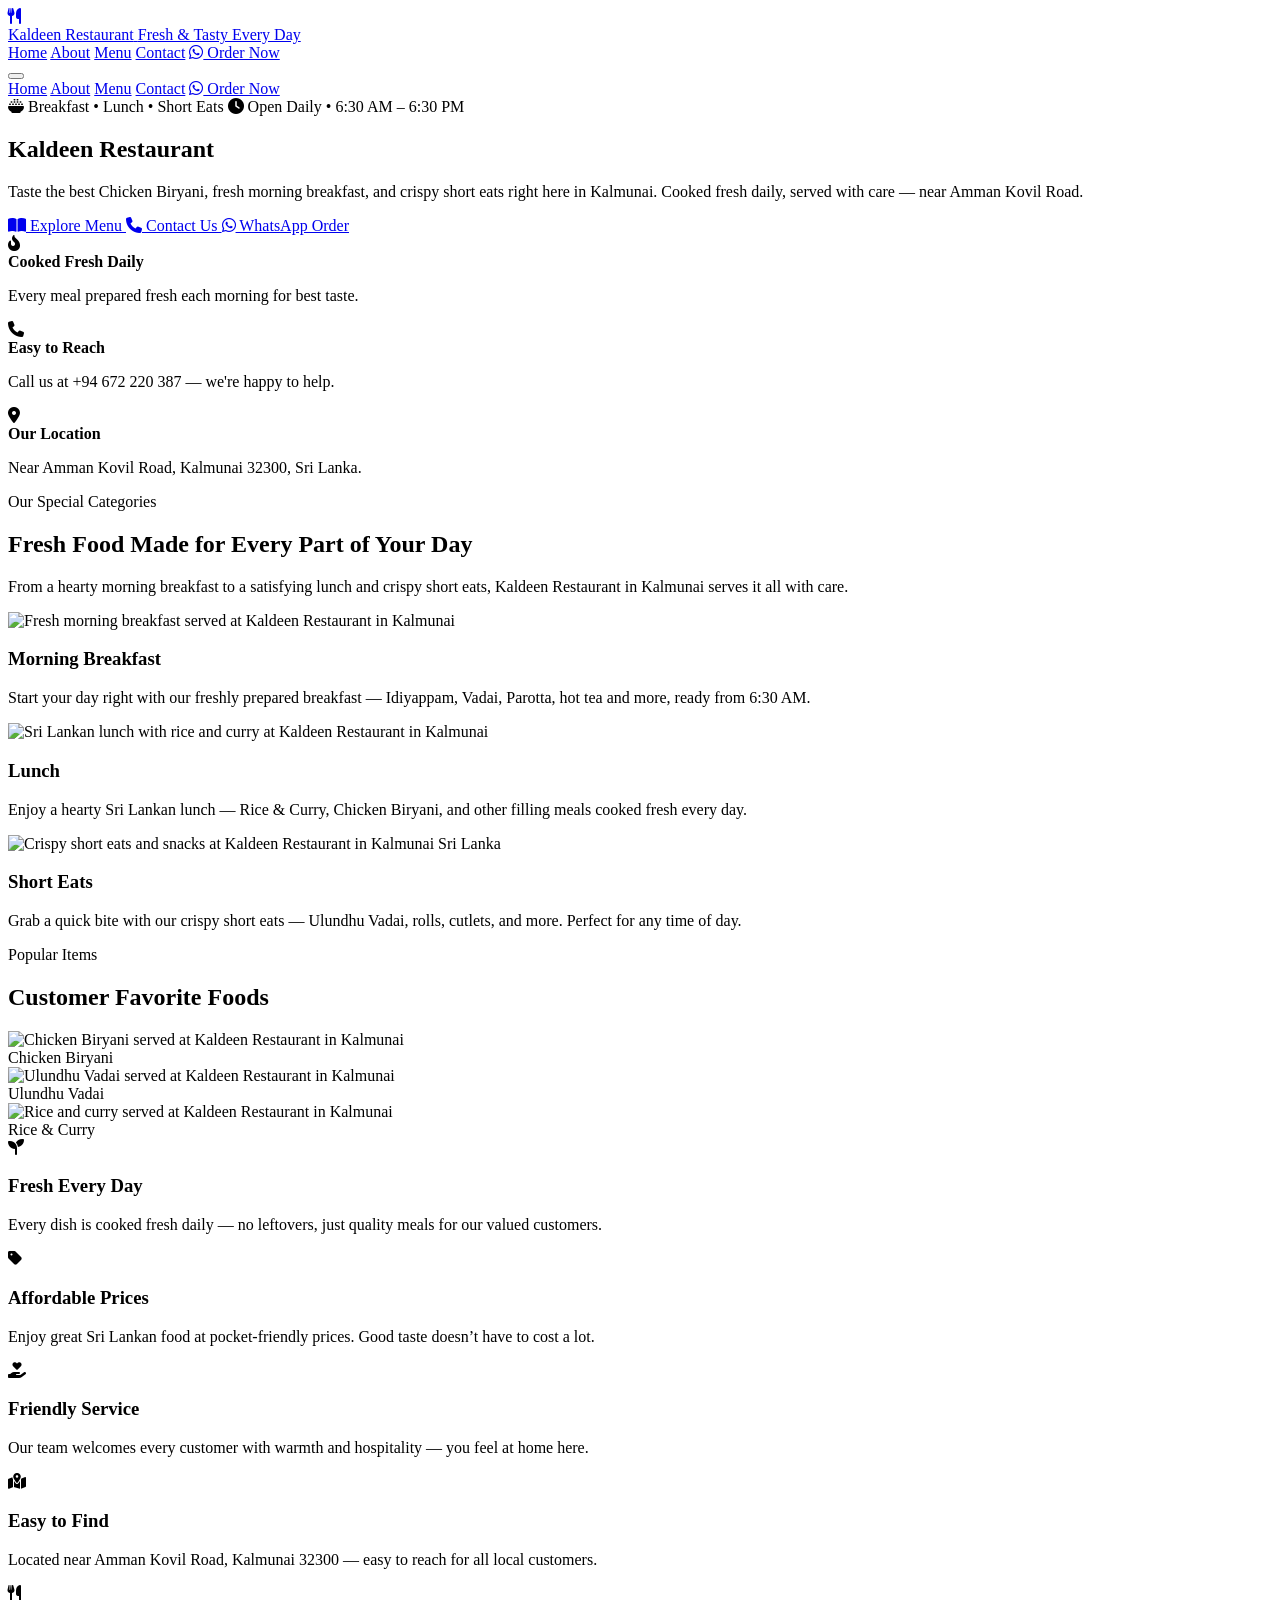
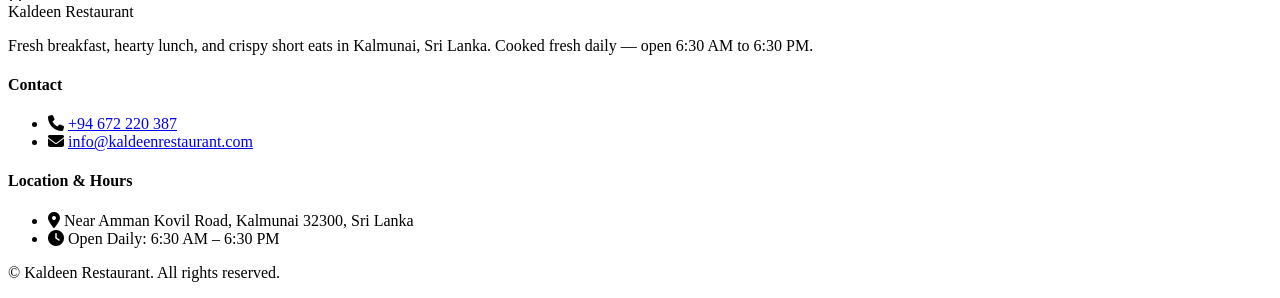
==== index.html @ c7e4e24f "Set up website" ====
<!DOCTYPE html>
<html lang="en">
<head>
  <meta charset="UTF-8" />
  <meta name="viewport" content="width=device-width, initial-scale=1.0" />

  <title>Kaldeen Restaurant | Breakfast, Lunch and Short Eats in Kalmunai</title>
  <meta
    name="description"
    content="Visit Kaldeen Restaurant in Kalmunai for fresh Sri Lankan food, friendly service, and a trusted local dining experience near Amman Kovil Road."
  />
  <meta
    name="keywords"
    content="Kaldeen Restaurant, restaurant Kalmunai, best restaurant Kalmunai, breakfast Kalmunai, lunch Kalmunai, short eats Kalmunai, Chicken Biryani Kalmunai, Ulundhu Vadai, Rice and Curry Kalmunai, Sri Lanka restaurant, Amman Kovil Road restaurant"
  />
  <meta name="author" content="Kaldeen Restaurant" />
  <meta name="robots" content="index, follow" />
  <link rel="canonical" href="https://kaldeenrestaurant.vercel.app/" />

  <meta property="og:type" content="restaurant" />
  <meta property="og:title" content="Kaldeen Restaurant – Best Breakfast, Lunch & Short Eats in Kalmunai" />
  <meta
    property="og:description"
    content="Enjoy fresh morning breakfast, hearty lunch, and crispy short eats every day at Kaldeen Restaurant, Kalmunai. Open 6:30 AM – 6:30 PM."
  />
  <meta property="og:url" content="https://kaldeenrestaurant.vercel.app/" />
  <meta property="og:image" content="assets/images/kaldeen-chicken-biryani-kalmunai.webp" />
  <meta property="og:locale" content="en_LK" />

  <meta name="twitter:card" content="summary_large_image" />
  <meta name="twitter:title" content="Kaldeen Restaurant – Best Food in Kalmunai, Sri Lanka" />
  <meta
    name="twitter:description"
    content="Fresh breakfast, lunch, short eats. Open daily 6:30 AM – 6:30 PM. Near Amman Kovil Road, Kalmunai."
  />

  <script type="application/ld+json">
  {
    "@context": "https://schema.org",
    "@type": "Restaurant",
    "name": "Kaldeen Restaurant",
    "image": "assets/images/kaldeen-chicken-biryani-kalmunai.webp",
    "description": "Kaldeen Restaurant in Kalmunai serves fresh morning breakfast, delicious lunch, and tasty short eats daily. Famous for Chicken Biryani, Ulundhu Vadai, and Rice & Curry.",
    "address": {
      "@type": "PostalAddress",
      "streetAddress": "Near Amman Kovil Road",
      "addressLocality": "Kalmunai",
      "postalCode": "32300",
      "addressRegion": "Eastern Province",
      "addressCountry": "LK"
    },
    "geo": {
      "@type": "GeoCoordinates",
      "latitude": "7.4148",
      "longitude": "81.8199"
    },
    "telephone": "+94672220387",
    "openingHours": "Mo-Su 06:30-18:30",
    "servesCuisine": ["Sri Lankan", "South Asian", "Breakfast", "Lunch"],
    "priceRange": "$$",
    "url": "https://kaldeenrestaurant.vercel.app",
    "hasMap": "https://maps.google.com/?q=Kalmunai+32300+Sri+Lanka"
  }
  </script>

  <link rel="icon" type="image/png" href="assets/images/favicon.png" />
  <link rel="preconnect" href="https://fonts.googleapis.com" />
  <link rel="preconnect" href="https://fonts.gstatic.com" crossorigin />
  <link
    href="https://fonts.googleapis.com/css2?family=Playfair+Display:wght@700;800&family=DM+Sans:wght@300;400;500;600;700&display=swap"
    rel="stylesheet"
  />

  <link
    rel="stylesheet"
    href="https://cdnjs.cloudflare.com/ajax/libs/font-awesome/6.5.0/css/all.min.css"
  />
  <link rel="stylesheet" href="assets/css/style.css" />
</head>

<body class="home-page">
  <header class="navbar" id="navbar" role="banner">
    <div class="nav-container">
      <a href="index.html" class="nav-brand" aria-label="Kaldeen Restaurant Home">
        <div class="nav-logo" aria-hidden="true">
          <i class="fa-solid fa-utensils"></i>
        </div>
        <div class="nav-brand-text">
          <span class="brand-name">Kaldeen Restaurant</span>
          <span class="brand-tagline">Fresh &amp; Tasty Every Day</span>
        </div>
      </a>

      <nav class="nav-links" role="navigation" aria-label="Main Navigation">
        <a href="index.html" class="nav-link active">Home</a>
        <a href="about.html" class="nav-link">About</a>
        <a href="menu.html" class="nav-link">Menu</a>
        <a href="contact.html" class="nav-link">Contact</a>
        <a
          href="https://wa.me/+94757181903"
          class="nav-cta"
          target="_blank"
          rel="noopener"
          aria-label="Order on WhatsApp"
        >
          <i class="fa-brands fa-whatsapp"></i> Order Now
        </a>
      </nav>

      <button
        class="hamburger"
        id="hamburger"
        aria-label="Toggle Menu"
        aria-expanded="false"
        aria-controls="mobileMenu"
        type="button"
      >
        <span></span><span></span><span></span>
      </button>
    </div>

    <div class="mobile-menu" id="mobileMenu" role="navigation" aria-label="Mobile Navigation">
      <a href="index.html" class="mobile-link active">Home</a>
      <a href="about.html" class="mobile-link">About</a>
      <a href="menu.html" class="mobile-link">Menu</a>
      <a href="contact.html" class="mobile-link">Contact</a>
      <a
        href="https://wa.me/+94757181903"
        class="mobile-link whatsapp-mobile"
        target="_blank"
        rel="noopener"
        aria-label="Order on WhatsApp"
      >
        <i class="fa-brands fa-whatsapp"></i> Order Now
      </a>
    </div>
  </header>

  <main>
    <!-- Hero -->
    <section class="hero hero-home" aria-label="Welcome to Kaldeen Restaurant">
      <div class="hero-deco" aria-hidden="true">
        <div class="deco-circle deco-1"></div>
        <div class="deco-circle deco-2"></div>
      </div>

      <div class="hero-container">
        <div class="hero-home-layout">
          <div class="hero-content">
            <div class="hero-badges" data-animate>
              <span class="badge">
                <i class="fa-solid fa-bowl-rice"></i> Breakfast • Lunch • Short Eats
              </span>
              <span class="badge">
                <i class="fa-solid fa-clock"></i> Open Daily • 6:30 AM – 6:30 PM
              </span>
            </div>

            <h1 class="hero-title" data-animate data-delay="100">
              <span class="hero-title-line">Kaldeen</span>
              <span class="hero-title-accent">Restaurant</span>
            </h1>

            <p class="hero-desc" data-animate data-delay="200">
              Taste the best Chicken Biryani, fresh morning breakfast, and crispy short eats right here in Kalmunai.
              Cooked fresh daily, served with care — near Amman Kovil Road.
            </p>

            <div class="hero-buttons" data-animate data-delay="300">
              <a href="menu.html" class="btn btn-outline">
                <i class="fa-solid fa-book-open"></i> Explore Menu
              </a>
              <a href="contact.html" class="btn btn-ghost">
                <i class="fa-solid fa-phone"></i> Contact Us
              </a>
              <a
                href="https://wa.me/+94757181903"
                class="btn btn-whatsapp"
                target="_blank"
                rel="noopener"
              >
                <i class="fa-brands fa-whatsapp"></i> WhatsApp Order
              </a>
            </div>

            <div class="hero-features hero-features-home" data-animate data-delay="400">
              <div class="feature-card">
                <i class="fa-solid fa-fire-flame-curved feature-icon"></i>
                <div>
                  <strong>Cooked Fresh Daily</strong>
                  <p>Every meal prepared fresh each morning for best taste.</p>
                </div>
              </div>

              <div class="feature-card">
                <i class="fa-solid fa-phone feature-icon"></i>
                <div>
                  <strong>Easy to Reach</strong>
                  <p>Call us at +94 672 220 387 — we're happy to help.</p>
                </div>
              </div>

              <div class="feature-card">
                <i class="fa-solid fa-location-dot feature-icon"></i>
                <div>
                  <strong>Our Location</strong>
                  <p>Near Amman Kovil Road, Kalmunai 32300, Sri Lanka.</p>
                </div>
              </div>
            </div>
          </div>

          <div class="hero-right-spacer" aria-hidden="true"></div>
        </div>
      </div>
    </section>

    <!-- Categories -->
    <section class="section categories" aria-label="Our Special Categories">
      <div class="container">
        <div class="section-header" data-animate>
          <span class="section-label">Our Special Categories</span>
          <h2 class="section-title">Fresh Food Made for Every Part of Your Day</h2>
          <p class="section-desc">
            From a hearty morning breakfast to a satisfying lunch and crispy short eats,
            Kaldeen Restaurant in Kalmunai serves it all with care.
          </p>
        </div>

        <div class="cards-grid" role="list">
          <article class="food-card" data-animate data-delay="0" role="listitem">
            <div class="food-card-img-wrap">
              <img
                src="assets/images/kaldeen-morning-breakfast-kalmunai.webp"
                alt="Fresh morning breakfast served at Kaldeen Restaurant in Kalmunai"
                class="food-card-img"
                loading="lazy"
                decoding="async"
                width="900"
                height="620"
              />
            </div>
            <div class="food-card-body">
              <h3 class="food-card-title">Morning Breakfast</h3>
              <p class="food-card-desc">
                Start your day right with our freshly prepared breakfast — Idiyappam, Vadai, Parotta,
                hot tea and more, ready from 6:30 AM.
              </p>
            </div>
          </article>

          <article class="food-card" data-animate data-delay="100" role="listitem">
            <div class="food-card-img-wrap">
              <img
                src="assets/images/kaldeen-lunch-rice-curry-kalmunai.webp"
                alt="Sri Lankan lunch with rice and curry at Kaldeen Restaurant in Kalmunai"
                class="food-card-img"
                loading="lazy"
                decoding="async"
                width="900"
                height="620"
              />
            </div>
            <div class="food-card-body">
              <h3 class="food-card-title">Lunch</h3>
              <p class="food-card-desc">
                Enjoy a hearty Sri Lankan lunch — Rice &amp; Curry, Chicken Biryani, and other filling meals
                cooked fresh every day.
              </p>
            </div>
          </article>

          <article class="food-card" data-animate data-delay="200" role="listitem">
            <div class="food-card-img-wrap">
              <img
                src="assets/images/kaldeen-short-eats-kalmunai.webp"
                alt="Crispy short eats and snacks at Kaldeen Restaurant in Kalmunai Sri Lanka"
                class="food-card-img"
                loading="lazy"
                decoding="async"
                width="900"
                height="620"
              />
            </div>
            <div class="food-card-body">
              <h3 class="food-card-title">Short Eats</h3>
              <p class="food-card-desc">
                Grab a quick bite with our crispy short eats — Ulundhu Vadai, rolls, cutlets, and more.
                Perfect for any time of day.
              </p>
            </div>
          </article>
        </div>
      </div>
    </section>

    <!-- Popular -->
    <section class="section popular" aria-label="Popular Items">
      <div class="container">
        <div class="section-header" data-animate>
          <span class="section-label">Popular Items</span>
          <h2 class="section-title">Customer Favorite Foods</h2>
        </div>

        <div class="popular-grid" role="list">
          <article class="popular-card" data-animate data-delay="0" role="listitem">
            <div class="popular-img-wrap">
              <img
                src="assets/images/kaldeen-chicken-biryani-kalmunai.webp"
                alt="Chicken Biryani served at Kaldeen Restaurant in Kalmunai"
                class="popular-img"
                loading="lazy"
                decoding="async"
                width="900"
                height="620"
              />
            </div>
            <div class="popular-label">Chicken Biryani</div>
          </article>

          <article class="popular-card featured" data-animate data-delay="100" role="listitem">
            <div class="popular-img-wrap">
              <img
                src="assets/images/kaldeen-ulundhu-vadai-kalmunai.webp"
                alt="Ulundhu Vadai served at Kaldeen Restaurant in Kalmunai"
                class="popular-img"
                loading="lazy"
                decoding="async"
                width="900"
                height="620"
              />
            </div>
            <div class="popular-label">Ulundhu Vadai</div>
          </article>

          <article class="popular-card" data-animate data-delay="200" role="listitem">
            <div class="popular-img-wrap">
              <img
                src="assets/images/kaldeen-rice-and-curry-kalmunai.webp"
                alt="Rice and curry served at Kaldeen Restaurant in Kalmunai"
                class="popular-img"
                loading="lazy"
                decoding="async"
                width="900"
                height="620"
              />
            </div>
            <div class="popular-label">Rice &amp; Curry</div>
          </article>
        </div>
      </div>
    </section>

    <!-- Why Us -->
    <section class="section why-us" aria-label="Why Choose Kaldeen Restaurant">
      <div class="container">
        <div class="why-grid" role="list">
          <article class="why-card" data-animate data-delay="0" role="listitem">
            <div class="why-icon"><i class="fa-solid fa-seedling"></i></div>
            <h3>Fresh Every Day</h3>
            <p>Every dish is cooked fresh daily — no leftovers, just quality meals for our valued customers.</p>
          </article>

          <article class="why-card" data-animate data-delay="100" role="listitem">
            <div class="why-icon"><i class="fa-solid fa-tag"></i></div>
            <h3>Affordable Prices</h3>
            <p>Enjoy great Sri Lankan food at pocket-friendly prices. Good taste doesn’t have to cost a lot.</p>
          </article>

          <article class="why-card" data-animate data-delay="200" role="listitem">
            <div class="why-icon"><i class="fa-solid fa-hand-holding-heart"></i></div>
            <h3>Friendly Service</h3>
            <p>Our team welcomes every customer with warmth and hospitality — you feel at home here.</p>
          </article>

          <article class="why-card" data-animate data-delay="300" role="listitem">
            <div class="why-icon"><i class="fa-solid fa-map-location-dot"></i></div>
            <h3>Easy to Find</h3>
            <p>Located near Amman Kovil Road, Kalmunai 32300 — easy to reach for all local customers.</p>
          </article>
        </div>
      </div>
    </section>
  </main>

  <footer class="footer" role="contentinfo">
    <div class="container">
      <div class="footer-grid">
        <div class="footer-col">
          <div class="footer-brand">
            <div class="footer-logo"><i class="fa-solid fa-utensils"></i></div>
            <span>Kaldeen Restaurant</span>
          </div>
          <p class="footer-about">
            Fresh breakfast, hearty lunch, and crispy short eats in Kalmunai, Sri Lanka.
            Cooked fresh daily — open 6:30 AM to 6:30 PM.
          </p>
        </div>

        <div class="footer-col">
          <h4 class="footer-heading">Contact</h4>
          <ul class="footer-list">
            <li><i class="fa-solid fa-phone"></i> <a href="tel:+94672220387">+94 672 220 387</a></li>
            <li><i class="fa-solid fa-envelope"></i> <a href="mailto:info@kaldeenrestaurant.com">info@kaldeenrestaurant.com</a></li>
          </ul>
        </div>

        <div class="footer-col">
          <h4 class="footer-heading">Location &amp; Hours</h4>
          <ul class="footer-list">
            <li><i class="fa-solid fa-location-dot"></i> Near Amman Kovil Road, Kalmunai 32300, Sri Lanka</li>
            <li><i class="fa-solid fa-clock"></i> Open Daily: 6:30 AM – 6:30 PM</li>
          </ul>
        </div>
      </div>

      <div class="footer-bottom">
        <p>© <span id="year"></span> Kaldeen Restaurant. All rights reserved.</p>
      </div>
    </div>
  </footer>

  <script src="assets/js/main.js"></script>
</body>
</html>
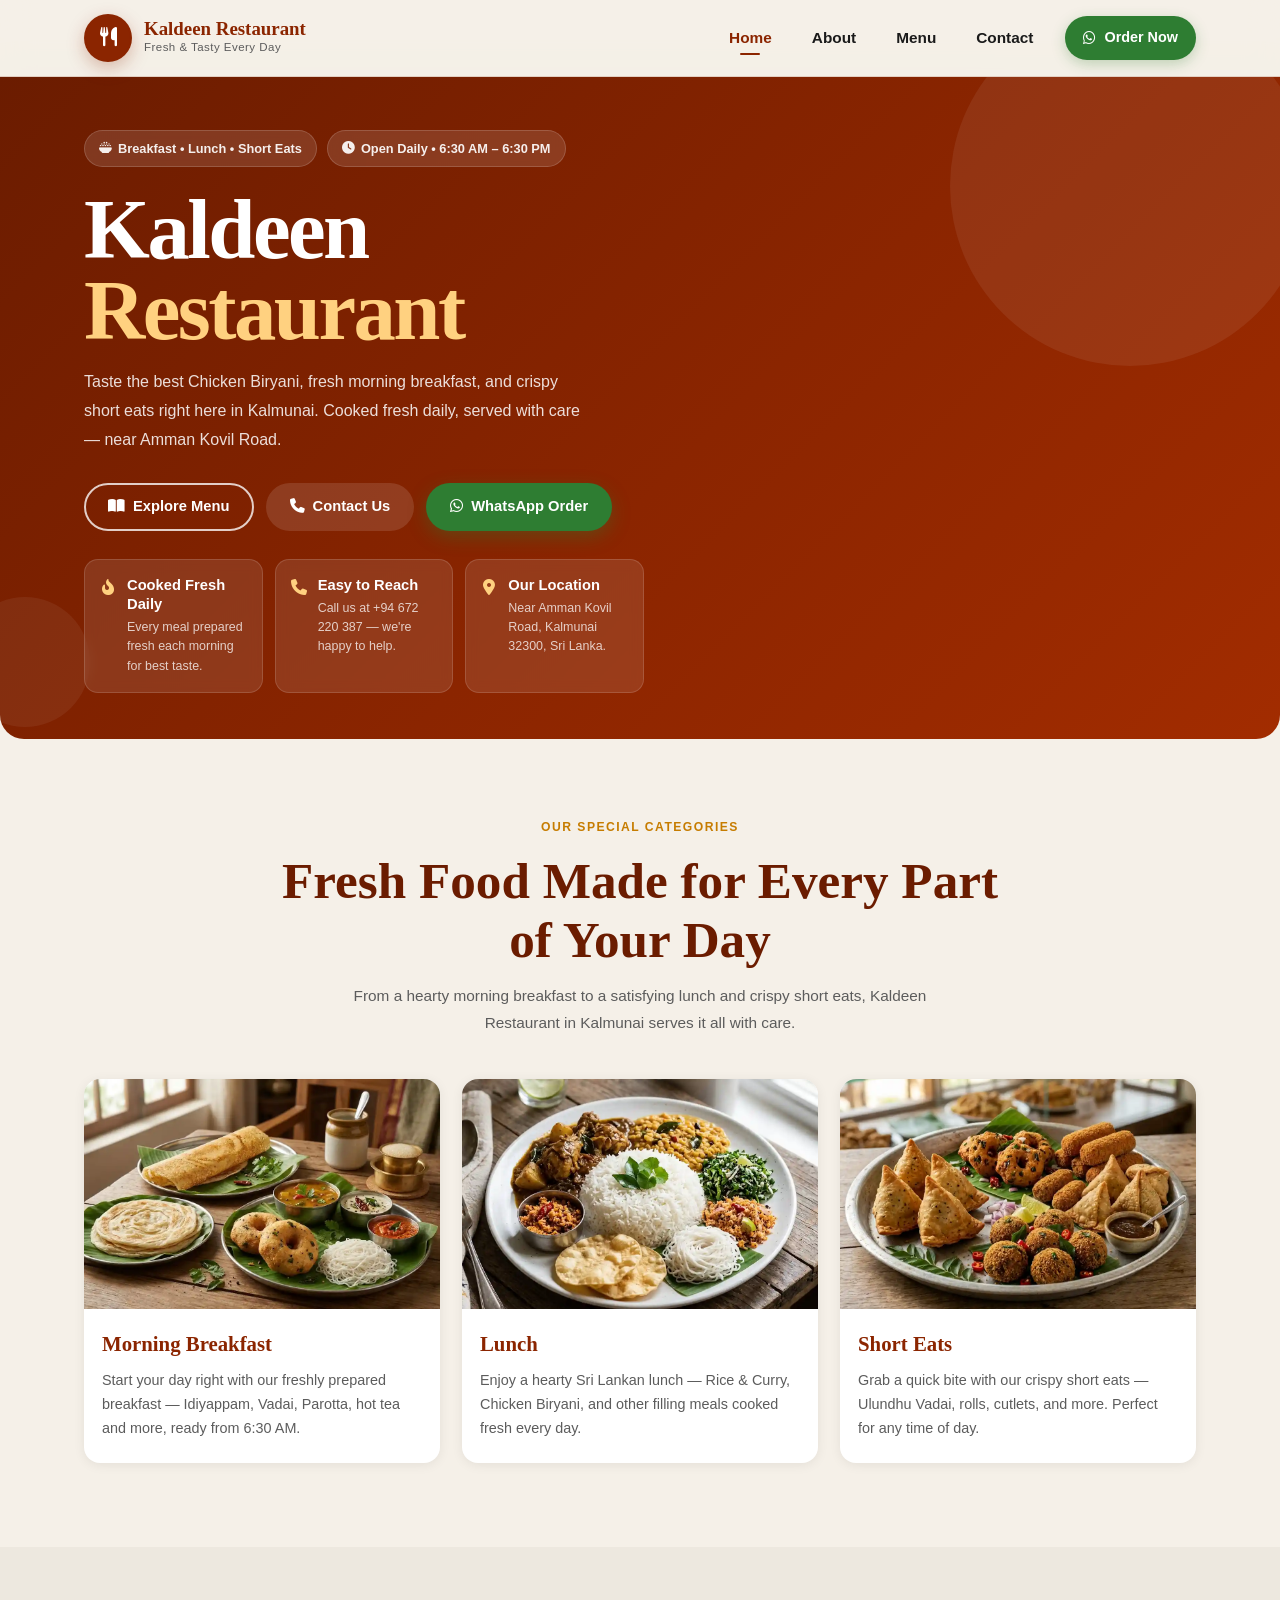
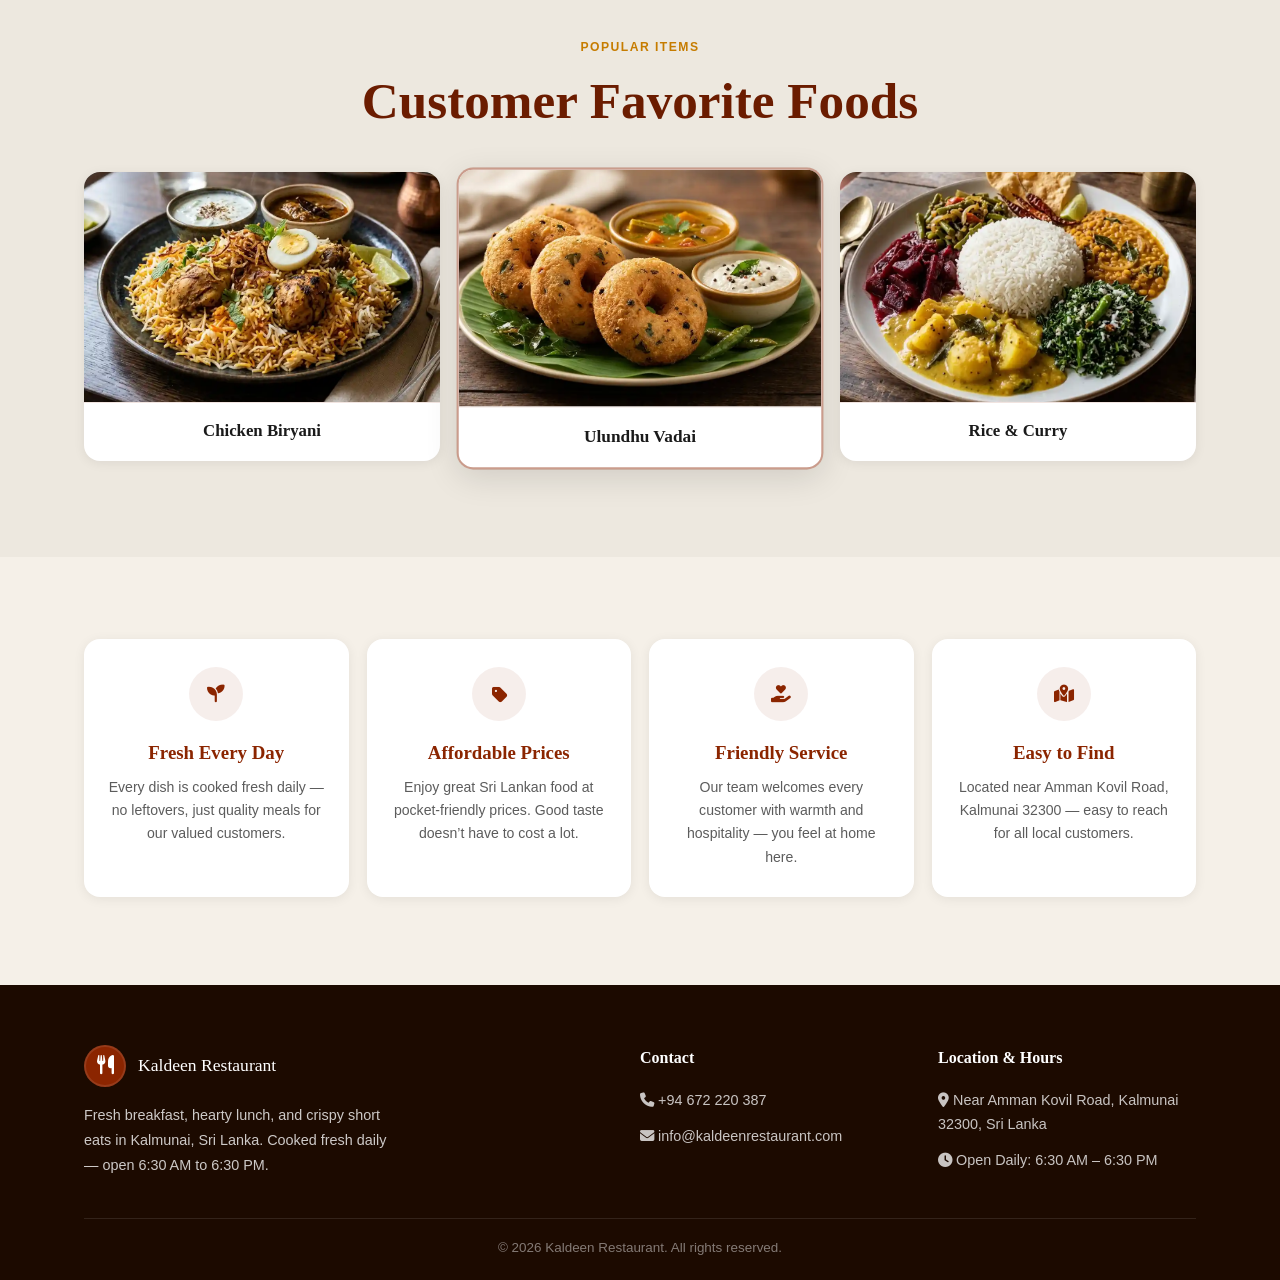
==== commit 29efde23: "Update Contact info" ====
--- a/index.html
+++ b/index.html
@@ -97,7 +97,7 @@
         <a href="menu.html" class="nav-link">Menu</a>
         <a href="contact.html" class="nav-link">Contact</a>
         <a
-          href="https://wa.me/+94757181903"
+          href="https://wa.me/+94672220387"
           class="nav-cta"
           target="_blank"
           rel="noopener"
@@ -125,7 +125,7 @@
       <a href="menu.html" class="mobile-link">Menu</a>
       <a href="contact.html" class="mobile-link">Contact</a>
       <a
-        href="https://wa.me/+94757181903"
+        href="https://wa.me/+94672220387"
         class="mobile-link whatsapp-mobile"
         target="_blank"
         rel="noopener"
@@ -174,7 +174,7 @@
                 <i class="fa-solid fa-phone"></i> Contact Us
               </a>
               <a
-                href="https://wa.me/+94757181903"
+                href="https://wa.me/+94672220387"
                 class="btn btn-whatsapp"
                 target="_blank"
                 rel="noopener"
--- a/assets/css/style.css
+++ b/assets/css/style.css
@@ -0,0 +1,2582 @@
+:root {
+  --primary: #8b2500;
+  --primary-dark: #6b1c00;
+  --primary-light: #a93200;
+  --accent: #2e7d32;
+  --accent-hover: #1b5e20;
+  --bg: #f5f0e8;
+  --bg-alt: #ede8df;
+  --white: #ffffff;
+  --text: #1a1a1a;
+  --text-muted: #5c5c5c;
+  --border: rgba(139, 37, 0, 0.12);
+  --shadow-sm: 0 2px 12px rgba(0, 0, 0, 0.07);
+  --shadow-md: 0 8px 32px rgba(0, 0, 0, 0.12);
+  --shadow-lg: 0 20px 60px rgba(0, 0, 0, 0.16);
+  --radius-sm: 10px;
+  --radius-md: 16px;
+  --radius-lg: 24px;
+  --font-display: "Playfair Display", Georgia, serif;
+  --font-body: "DM Sans", sans-serif;
+  --transition: 0.3s ease;
+  --nav-h: 76px;
+}
+
+/* Reset */
+*,
+*::before,
+*::after {
+  box-sizing: border-box;
+  margin: 0;
+  padding: 0;
+}
+
+html {
+  scroll-behavior: smooth;
+  font-size: 16px;
+}
+
+body {
+  font-family: var(--font-body);
+  background: var(--bg);
+  color: var(--text);
+  line-height: 1.65;
+  overflow-x: hidden;
+}
+
+img {
+  max-width: 100%;
+  display: block;
+  height: auto;
+}
+
+a {
+  text-decoration: none;
+  color: inherit;
+}
+
+button,
+input,
+textarea {
+  font: inherit;
+}
+
+ul {
+  list-style: none;
+}
+
+.container {
+  max-width: 1160px;
+  margin: 0 auto;
+  padding: 0 24px;
+}
+
+.section {
+  padding: 90px 0;
+}
+
+.skip-link {
+  position: absolute;
+  left: -9999px;
+  top: 10px;
+  z-index: 2000;
+  background: #fff;
+  color: #000;
+  padding: 10px 14px;
+  border-radius: 8px;
+}
+
+.skip-link:focus {
+  left: 10px;
+}
+
+/* Animation base */
+[data-animate] {
+  opacity: 0;
+  transform: translateY(30px);
+  transition: opacity 0.7s ease, transform 0.7s ease;
+}
+
+[data-animate].visible {
+  opacity: 1;
+  transform: translateY(0);
+}
+
+/* Navbar */
+.navbar {
+  position: fixed;
+  top: 0;
+  left: 0;
+  width: 100%;
+  z-index: 1000;
+  background: rgba(245, 240, 232, 0.92);
+  backdrop-filter: blur(16px);
+  -webkit-backdrop-filter: blur(16px);
+  border-bottom: 1px solid var(--border);
+  transition: box-shadow var(--transition), background var(--transition), transform var(--transition);
+}
+
+.navbar.scrolled {
+  box-shadow: var(--shadow-md);
+  background: rgba(245, 240, 232, 0.98);
+}
+
+.nav-container {
+  max-width: 1160px;
+  margin: 0 auto;
+  padding: 0 24px;
+  min-height: var(--nav-h);
+  display: flex;
+  align-items: center;
+  justify-content: space-between;
+}
+
+.nav-brand {
+  display: flex;
+  align-items: center;
+  gap: 12px;
+}
+
+.nav-logo {
+  width: 48px;
+  height: 48px;
+  object-fit: cover;
+  border-radius: 50%;
+  flex-shrink: 0;
+  background: #fff;
+  border: 2px solid rgba(139, 37, 0, 0.15);
+  box-shadow: 0 4px 12px rgba(139, 37, 0, 0.18);
+  transition: transform var(--transition);
+}
+
+.nav-brand:hover .nav-logo {
+  transform: rotate(-8deg) scale(1.06);
+}
+
+.brand-name {
+  font-family: var(--font-display);
+  font-size: 1.18rem;
+  font-weight: 700;
+  color: var(--primary);
+  display: block;
+  line-height: 1.05;
+}
+
+.brand-tagline {
+  font-size: 0.72rem;
+  color: var(--text-muted);
+  display: block;
+  letter-spacing: 0.04em;
+}
+
+.nav-links {
+  display: flex;
+  align-items: center;
+  gap: 8px;
+}
+
+.nav-link {
+  padding: 8px 16px;
+  border-radius: 8px;
+  font-weight: 600;
+  font-size: 0.96rem;
+  color: var(--text);
+  transition: background var(--transition), color var(--transition);
+  position: relative;
+}
+
+.nav-link::after {
+  content: "";
+  position: absolute;
+  left: 50%;
+  bottom: 4px;
+  transform: translateX(-50%) scaleX(0);
+  width: 20px;
+  height: 2px;
+  background: var(--primary);
+  border-radius: 2px;
+  transition: transform var(--transition);
+}
+
+.nav-link:hover::after,
+.nav-link.active::after {
+  transform: translateX(-50%) scaleX(1);
+}
+
+.nav-link:hover,
+.nav-link.active {
+  color: var(--primary);
+}
+
+.nav-cta {
+  display: inline-flex;
+  align-items: center;
+  gap: 8px;
+  padding: 10px 18px;
+  background: var(--accent);
+  color: var(--white);
+  border-radius: 999px;
+  font-weight: 700;
+  font-size: 0.9rem;
+  margin-left: 8px;
+  box-shadow: 0 4px 14px rgba(46, 125, 50, 0.28);
+  transition: background var(--transition), transform var(--transition), box-shadow var(--transition);
+}
+
+.nav-cta:hover {
+  background: var(--accent-hover);
+  transform: translateY(-2px);
+  box-shadow: 0 8px 20px rgba(46, 125, 50, 0.34);
+}
+
+.hamburger {
+  display: none;
+  flex-direction: column;
+  gap: 5px;
+  background: transparent;
+  border: none;
+  cursor: pointer;
+  padding: 8px;
+  border-radius: 10px;
+  transition: background var(--transition);
+}
+
+.hamburger:hover {
+  background: rgba(139, 37, 0, 0.07);
+}
+
+.hamburger span {
+  display: block;
+  width: 24px;
+  height: 2.5px;
+  background: var(--text);
+  border-radius: 2px;
+  transition: transform 0.35s ease, opacity 0.35s ease;
+}
+
+.hamburger.open span:nth-child(1) {
+  transform: translateY(7.5px) rotate(45deg);
+}
+
+.hamburger.open span:nth-child(2) {
+  opacity: 0;
+  transform: scaleX(0);
+}
+
+.hamburger.open span:nth-child(3) {
+  transform: translateY(-7.5px) rotate(-45deg);
+}
+
+.mobile-menu {
+  display: none;
+  flex-direction: column;
+  background: var(--white);
+  border-top: 1px solid var(--border);
+  padding: 14px 20px 20px;
+  gap: 6px;
+  box-shadow: var(--shadow-md);
+}
+
+.mobile-menu.open {
+  display: flex;
+}
+
+.mobile-link {
+  padding: 12px 14px;
+  font-weight: 600;
+  border-radius: 10px;
+  transition: background var(--transition), color var(--transition), transform var(--transition);
+}
+
+.mobile-link:hover,
+.mobile-link.active {
+  background: rgba(139, 37, 0, 0.07);
+  color: var(--primary);
+  transform: translateX(3px);
+}
+
+.whatsapp-mobile {
+  background: var(--accent) !important;
+  color: var(--white) !important;
+  text-align: center;
+  margin-top: 6px;
+}
+
+/* Hero */
+.hero {
+  background: linear-gradient(135deg, var(--primary-dark) 0%, var(--primary) 45%, var(--primary-light) 100%);
+  margin-top: var(--nav-h);
+  border-radius: 0 0 var(--radius-lg) var(--radius-lg);
+  position: relative;
+  overflow: hidden;
+  padding: 76px 0 82px;
+}
+
+.hero-container {
+  max-width: 1160px;
+  margin: 0 auto;
+  padding: 0 24px;
+  position: relative;
+  z-index: 2;
+}
+
+.hero-deco {
+  position: absolute;
+  inset: 0;
+  pointer-events: none;
+}
+
+.deco-circle {
+  position: absolute;
+  border-radius: 50%;
+  background: rgba(255, 255, 255, 0.07);
+  will-change: transform;
+}
+
+.deco-1 {
+  width: 380px;
+  height: 380px;
+  top: -110px;
+  right: -70px;
+}
+
+.deco-2 {
+  width: 220px;
+  height: 220px;
+  bottom: -70px;
+  left: -40px;
+  background: rgba(255, 255, 255, 0.05);
+}
+
+.deco-3 {
+  width: 130px;
+  height: 130px;
+  right: 140px;
+  top: 40px;
+  background: rgba(255, 255, 255, 0.05);
+}
+
+.hero-content {
+  max-width: 700px;
+}
+
+.hero-badges {
+  display: flex;
+  flex-wrap: wrap;
+  gap: 10px;
+  margin-bottom: 22px;
+}
+
+.badge {
+  display: inline-flex;
+  align-items: center;
+  padding: 7px 14px;
+  background: rgba(255, 255, 255, 0.14);
+  border: 1px solid rgba(255, 255, 255, 0.18);
+  border-radius: 999px;
+  color: rgba(255, 255, 255, 0.92);
+  font-size: 0.82rem;
+  font-weight: 600;
+  backdrop-filter: blur(4px);
+}
+
+.hero-kicker {
+  color: rgba(255, 255, 255, 0.88);
+  font-size: 0.98rem;
+  font-weight: 700;
+  margin-bottom: 12px;
+  letter-spacing: 0.03em;
+}
+
+.hero-title {
+  font-family: var(--font-display);
+  font-size: clamp(2.8rem, 6vw, 4.5rem);
+  line-height: 1.06;
+  color: var(--white);
+  margin-bottom: 20px;
+  letter-spacing: -0.02em;
+}
+
+.hero-title-accent {
+  color: #ffd180;
+  display: inline-block;
+}
+
+.hero-desc {
+  color: rgba(255, 255, 255, 0.83);
+  font-size: 1.08rem;
+  line-height: 1.8;
+  max-width: 600px;
+  margin-bottom: 34px;
+}
+
+.hero-buttons {
+  display: flex;
+  flex-wrap: wrap;
+  gap: 12px;
+  margin-bottom: 42px;
+}
+
+.btn {
+  display: inline-flex;
+  align-items: center;
+  justify-content: center;
+  padding: 13px 26px;
+  border-radius: 999px;
+  font-weight: 700;
+  font-size: 0.95rem;
+  transition: transform var(--transition), background var(--transition), color var(--transition), border-color var(--transition), box-shadow var(--transition);
+  cursor: pointer;
+  white-space: nowrap;
+}
+
+.btn:hover {
+  transform: translateY(-2px);
+}
+
+.btn-outline {
+  background: var(--white);
+  color: var(--primary);
+  border: 2px solid var(--white);
+}
+
+.btn-outline:hover {
+  background: #fff2e9;
+}
+
+.btn-ghost {
+  background: rgba(255, 255, 255, 0.12);
+  color: var(--white);
+  border: 2px solid rgba(255, 255, 255, 0.4);
+}
+
+.btn-ghost:hover {
+  background: rgba(255, 255, 255, 0.2);
+}
+
+.btn-whatsapp {
+  background: var(--accent);
+  color: var(--white);
+  border: 2px solid transparent;
+  box-shadow: 0 4px 16px rgba(46, 125, 50, 0.38);
+}
+
+.btn-whatsapp:hover {
+  background: var(--accent-hover);
+  box-shadow: 0 6px 24px rgba(46, 125, 50, 0.44);
+}
+
+.hero-features {
+  display: grid;
+  grid-template-columns: repeat(3, 1fr);
+  gap: 14px;
+}
+
+.feature-card {
+  background: rgba(255, 255, 255, 0.1);
+  border: 1px solid rgba(255, 255, 255, 0.14);
+  border-radius: var(--radius-md);
+  padding: 18px 16px;
+  display: flex;
+  gap: 12px;
+  align-items: flex-start;
+  backdrop-filter: blur(8px);
+  transition: background var(--transition), transform var(--transition), box-shadow var(--transition);
+  transform-style: preserve-3d;
+}
+
+.feature-card:hover {
+  background: rgba(255, 255, 255, 0.16);
+  transform: translateY(-4px);
+  box-shadow: 0 16px 30px rgba(0, 0, 0, 0.12);
+}
+
+.feature-icon {
+  width: 12px;
+  height: 12px;
+  margin-top: 8px;
+  border-radius: 50%;
+  background: #ffd180;
+  box-shadow: 0 0 0 6px rgba(255, 209, 128, 0.16);
+  flex-shrink: 0;
+}
+
+.feature-card strong {
+  display: block;
+  color: var(--white);
+  font-size: 0.96rem;
+  margin-bottom: 4px;
+}
+
+.feature-card p {
+  color: rgba(255, 255, 255, 0.76);
+  font-size: 0.84rem;
+  line-height: 1.55;
+}
+
+/* Section headers */
+.section-header {
+  text-align: center;
+  margin-bottom: 52px;
+}
+
+.section-label {
+  display: inline-block;
+  font-size: 0.82rem;
+  font-weight: 700;
+  letter-spacing: 0.08em;
+  text-transform: uppercase;
+  color: #c67c00;
+  margin-bottom: 12px;
+}
+
+.section-title {
+  font-family: var(--font-display);
+  font-size: clamp(1.9rem, 4vw, 2.8rem);
+  line-height: 1.2;
+  color: var(--primary-dark);
+  margin-bottom: 14px;
+}
+
+.section-desc {
+  max-width: 620px;
+  margin: 0 auto;
+  color: var(--text-muted);
+  font-size: 1rem;
+  line-height: 1.75;
+}
+
+/* Categories */
+.categories {
+  background: var(--bg);
+}
+
+.cards-grid {
+  display: grid;
+  grid-template-columns: repeat(3, 1fr);
+  gap: 24px;
+}
+
+.food-card {
+  background: var(--white);
+  border-radius: var(--radius-md);
+  overflow: hidden;
+  box-shadow: var(--shadow-sm);
+  transition: transform var(--transition), box-shadow var(--transition);
+  transform-style: preserve-3d;
+  position: relative;
+}
+
+.food-card::before,
+.popular-card::before,
+.why-card::before {
+  content: "";
+  position: absolute;
+  inset: 0;
+  background: linear-gradient(135deg, rgba(255,255,255,0.16), transparent 35%);
+  opacity: 0;
+  transition: opacity var(--transition);
+  pointer-events: none;
+}
+
+.food-card:hover::before,
+.popular-card:hover::before,
+.why-card:hover::before {
+  opacity: 1;
+}
+
+.food-card:hover {
+  transform: translateY(-6px);
+  box-shadow: var(--shadow-lg);
+}
+
+.food-card-img-wrap {
+  height: 220px;
+  overflow: hidden;
+}
+
+.food-card-img {
+  width: 100%;
+  height: 100%;
+  object-fit: cover;
+  transition: transform 0.6s ease;
+}
+
+.food-card:hover .food-card-img {
+  transform: scale(1.07);
+}
+
+.food-card-body {
+  padding: 20px 22px 24px;
+}
+
+.food-card-title {
+  font-family: var(--font-display);
+  font-size: 1.18rem;
+  color: var(--primary);
+  margin-bottom: 8px;
+}
+
+.food-card-desc {
+  color: var(--text-muted);
+  font-size: 0.92rem;
+  line-height: 1.65;
+}
+
+/* Popular */
+.popular {
+  background: var(--bg-alt);
+}
+
+.popular-grid {
+  display: grid;
+  grid-template-columns: repeat(3, 1fr);
+  gap: 24px;
+}
+
+.popular-card {
+  background: var(--white);
+  border-radius: var(--radius-md);
+  overflow: hidden;
+  box-shadow: var(--shadow-sm);
+  transition: transform var(--transition), box-shadow var(--transition);
+  position: relative;
+  transform-style: preserve-3d;
+}
+
+.popular-card:hover {
+  transform: translateY(-6px);
+  box-shadow: var(--shadow-lg);
+}
+
+.popular-card.featured {
+  transform: scale(1.03);
+  box-shadow: var(--shadow-md);
+  border: 2px solid var(--primary);
+}
+
+.popular-card.featured:hover {
+  transform: scale(1.03) translateY(-6px);
+}
+
+.popular-img-wrap {
+  position: relative;
+  height: 230px;
+  overflow: hidden;
+}
+
+.popular-img {
+  width: 100%;
+  height: 100%;
+  object-fit: cover;
+  transition: transform 0.6s ease;
+}
+
+.popular-card:hover .popular-img {
+  transform: scale(1.08);
+}
+
+.popular-overlay {
+  position: absolute;
+  inset: 0;
+  background: rgba(139, 37, 0, 0.55);
+  display: flex;
+  align-items: center;
+  justify-content: center;
+  opacity: 0;
+  transition: opacity var(--transition);
+}
+
+.popular-card:hover .popular-overlay {
+  opacity: 1;
+}
+
+.popular-view-btn {
+  background: var(--white);
+  color: var(--primary);
+  padding: 10px 24px;
+  border-radius: 999px;
+  font-weight: 700;
+  font-size: 0.9rem;
+  transition: transform var(--transition), background var(--transition);
+}
+
+.popular-view-btn:hover {
+  background: #ffd180;
+  transform: scale(1.04);
+}
+
+.popular-label {
+  padding: 16px;
+  text-align: center;
+  font-family: var(--font-display);
+  font-size: 1.08rem;
+  font-weight: 700;
+  color: var(--text);
+  border-top: 1px solid var(--border);
+}
+
+/* Why us */
+.why-us {
+  background: var(--bg);
+}
+
+.why-grid {
+  display: grid;
+  grid-template-columns: repeat(4, 1fr);
+  gap: 20px;
+}
+
+.why-card {
+  background: var(--white);
+  border-radius: var(--radius-md);
+  padding: 30px 22px;
+  text-align: center;
+  box-shadow: var(--shadow-sm);
+  transition: transform var(--transition), box-shadow var(--transition), border-color var(--transition);
+  border-bottom: 3px solid transparent;
+  position: relative;
+  transform-style: preserve-3d;
+}
+
+.why-card:hover {
+  transform: translateY(-5px);
+  box-shadow: var(--shadow-md);
+  border-bottom-color: var(--primary);
+}
+
+.why-icon {
+  width: 60px;
+  height: 60px;
+  background: rgba(139, 37, 0, 0.08);
+  border-radius: 50%;
+  display: grid;
+  place-items: center;
+  margin: 0 auto 18px;
+  font-size: 1.25rem;
+  color: var(--primary);
+  transition: background var(--transition), transform var(--transition), color var(--transition);
+}
+
+.why-card:hover .why-icon {
+  background: var(--primary);
+  color: var(--white);
+  transform: rotate(-8deg) scale(1.08);
+}
+
+.why-card h3 {
+  font-family: var(--font-display);
+  font-size: 1.08rem;
+  color: var(--primary);
+  margin-bottom: 10px;
+}
+
+.why-card p {
+  color: var(--text-muted);
+  font-size: 0.9rem;
+  line-height: 1.65;
+}
+
+/* Footer */
+.footer {
+  background: #1c0a00;
+  color: rgba(255, 255, 255, 0.78);
+  padding: 60px 0 0;
+}
+
+.footer-grid {
+  display: grid;
+  grid-template-columns: 2fr 1fr 1fr;
+  gap: 40px;
+  padding-bottom: 40px;
+  border-bottom: 1px solid rgba(255, 255, 255, 0.1);
+}
+
+.footer-brand {
+  display: flex;
+  align-items: center;
+  gap: 12px;
+  margin-bottom: 16px;
+}
+
+.footer-logo {
+  width: 42px;
+  height: 42px;
+  object-fit: cover;
+  border-radius: 50%;
+  background: #fff;
+  border: 2px solid rgba(255, 255, 255, 0.1);
+}
+
+.footer-brand span {
+  font-family: var(--font-display);
+  font-size: 1.1rem;
+  color: var(--white);
+}
+
+.footer-about {
+  font-size: 0.9rem;
+  line-height: 1.75;
+  max-width: 320px;
+}
+
+.footer-heading {
+  font-family: var(--font-display);
+  font-size: 1rem;
+  color: var(--white);
+  margin-bottom: 18px;
+}
+
+.footer-list {
+  display: flex;
+  flex-direction: column;
+  gap: 12px;
+}
+
+.footer-list li,
+.footer-list a {
+  font-size: 0.9rem;
+  color: rgba(255, 255, 255, 0.76);
+}
+
+.footer-list a:hover {
+  color: #ffd180;
+}
+
+.footer-bottom {
+  padding: 18px 0 20px;
+  text-align: center;
+}
+
+.footer-bottom p {
+  color: rgba(255, 255, 255, 0.46);
+  font-size: 0.84rem;
+}
+
+/* Floating buttons */
+.whatsapp-float {
+  position: fixed;
+  right: 18px;
+  bottom: 18px;
+  z-index: 1200;
+  display: inline-flex;
+  align-items: center;
+  justify-content: center;
+  background: var(--accent);
+  color: var(--white);
+  padding: 12px 18px;
+  border-radius: 999px;
+  font-weight: 700;
+  font-size: 0.9rem;
+  box-shadow: 0 10px 24px rgba(46, 125, 50, 0.38);
+  transition: transform var(--transition), background var(--transition), box-shadow var(--transition);
+}
+
+.whatsapp-float:hover {
+  background: var(--accent-hover);
+  transform: translateY(-2px);
+  box-shadow: 0 14px 30px rgba(46, 125, 50, 0.44);
+}
+
+.back-to-top {
+  position: fixed;
+  right: 18px;
+  bottom: 76px;
+  z-index: 1200;
+  width: 46px;
+  height: 46px;
+  border: none;
+  border-radius: 50%;
+  background: var(--primary-dark);
+  color: var(--white);
+  font-size: 1.1rem;
+  cursor: pointer;
+  box-shadow: 0 10px 24px rgba(0, 0, 0, 0.22);
+  opacity: 0;
+  visibility: hidden;
+  transform: translateY(10px);
+  transition: opacity var(--transition), visibility var(--transition), transform var(--transition), background var(--transition);
+}
+
+.back-to-top.show {
+  opacity: 1;
+  visibility: visible;
+  transform: translateY(0);
+}
+
+.back-to-top:hover {
+  background: var(--primary);
+}
+
+/* Tilt helper */
+.tilt-card {
+  will-change: transform;
+}
+
+/* Responsive */
+@media (max-width: 900px) {
+  .nav-links {
+    display: none;
+  }
+
+  .hamburger {
+    display: flex;
+  }
+
+  .hero-features,
+  .cards-grid,
+  .popular-grid,
+  .why-grid,
+  .footer-grid {
+    grid-template-columns: 1fr 1fr;
+  }
+
+  .hero-features {
+    grid-template-columns: 1fr;
+  }
+
+  .footer-grid > .footer-col:first-child {
+    grid-column: 1 / -1;
+  }
+
+  .popular-card.featured {
+    transform: scale(1);
+  }
+
+  .popular-card.featured:hover {
+    transform: translateY(-6px);
+  }
+}
+
+@media (max-width: 600px) {
+  :root {
+    --nav-h: 68px;
+  }
+
+  .container,
+  .nav-container,
+  .hero-container {
+    padding-left: 16px;
+    padding-right: 16px;
+  }
+
+  .brand-name {
+    font-size: 1.02rem;
+  }
+
+  .brand-tagline {
+    font-size: 0.68rem;
+  }
+
+  .hero {
+    padding: 54px 0 60px;
+  }
+
+  .hero-title {
+    font-size: 2.3rem;
+  }
+
+  .hero-desc {
+    font-size: 0.98rem;
+  }
+
+  .hero-buttons {
+    flex-direction: column;
+    align-items: stretch;
+  }
+
+  .btn {
+    width: 100%;
+  }
+
+  .cards-grid,
+  .popular-grid,
+  .why-grid,
+  .footer-grid {
+    grid-template-columns: 1fr;
+  }
+
+  .section {
+    padding: 62px 0;
+  }
+
+  .section-title {
+    font-size: 1.8rem;
+  }
+
+  .food-card-img-wrap,
+  .popular-img-wrap {
+    height: 210px;
+  }
+
+  .whatsapp-float {
+    right: 12px;
+    bottom: 12px;
+    padding: 11px 15px;
+    font-size: 0.86rem;
+  }
+
+  .back-to-top {
+    right: 12px;
+    bottom: 64px;
+  }
+}
+
+/* Focus */
+:focus-visible {
+  outline: 3px solid var(--primary);
+  outline-offset: 3px;
+  border-radius: 6px;
+}
+
+/* Scroll bar */
+::-webkit-scrollbar {
+  width: 8px;
+}
+
+::-webkit-scrollbar-track {
+  background: var(--bg);
+}
+
+::-webkit-scrollbar-thumb {
+  background: var(--primary);
+  border-radius: 4px;
+}
+
+::-webkit-scrollbar-thumb:hover {
+  background: var(--primary-dark);
+}
+
+@media (prefers-reduced-motion: reduce) {
+  html {
+    scroll-behavior: auto;
+  }
+
+  *,
+  *::before,
+  *::after {
+    animation: none !important;
+    transition: none !important;
+  }
+
+  [data-animate] {
+    opacity: 1 !important;
+    transform: none !important;
+  }
+}
+
+/* ============================================================
+   MENU PAGE
+   ============================================================ */
+
+.sr-only {
+  position: absolute;
+  width: 1px;
+  height: 1px;
+  padding: 0;
+  margin: -1px;
+  overflow: hidden;
+  clip: rect(0, 0, 0, 0);
+  white-space: nowrap;
+  border: 0;
+}
+
+.page-hero {
+  padding: calc(var(--nav-h) + 36px) 0 24px;
+  background: var(--bg);
+}
+
+.page-hero-panel {
+  position: relative;
+  overflow: hidden;
+  background: linear-gradient(135deg, var(--primary-dark), #d65208);
+  border-radius: var(--radius-lg);
+  min-height: 190px;
+  display: flex;
+  align-items: center;
+  justify-content: center;
+  text-align: center;
+  padding: 44px 24px;
+  box-shadow: var(--shadow-md);
+}
+
+.page-hero-content {
+  position: relative;
+  z-index: 2;
+  max-width: 760px;
+}
+
+.page-hero-title {
+  font-family: var(--font-display);
+  font-size: clamp(2.2rem, 5vw, 3.6rem);
+  color: var(--white);
+  line-height: 1.12;
+  margin-bottom: 12px;
+}
+
+.page-hero-desc {
+  color: rgba(255, 255, 255, 0.86);
+  font-size: 1rem;
+  line-height: 1.75;
+  max-width: 620px;
+  margin: 0 auto;
+}
+
+.section-label-light {
+  color: rgba(255, 255, 255, 0.88);
+  margin-bottom: 14px;
+}
+
+.page-hero-deco {
+  position: absolute;
+  border-radius: 50%;
+  background: rgba(255, 255, 255, 0.08);
+  pointer-events: none;
+}
+
+.page-hero-deco-1 {
+  width: 180px;
+  height: 180px;
+  top: -40px;
+  right: -30px;
+}
+
+.page-hero-deco-2 {
+  width: 140px;
+  height: 140px;
+  bottom: -40px;
+  left: -30px;
+}
+
+.menu-toolbar-section {
+  padding: 0 0 16px;
+}
+
+.menu-toolbar {
+  display: flex;
+  justify-content: space-between;
+  align-items: center;
+  gap: 18px;
+  flex-wrap: wrap;
+}
+
+.menu-filters {
+  display: flex;
+  flex-wrap: wrap;
+  gap: 10px;
+}
+
+.filter-btn {
+  border: 1px solid var(--border);
+  background: var(--white);
+  color: var(--text);
+  padding: 10px 16px;
+  border-radius: 999px;
+  font-size: 0.9rem;
+  font-weight: 600;
+  cursor: pointer;
+  transition: var(--transition);
+  box-shadow: var(--shadow-sm);
+}
+
+.filter-btn:hover,
+.filter-btn.active {
+  background: var(--primary);
+  color: var(--white);
+  border-color: var(--primary);
+  transform: translateY(-2px);
+}
+
+.menu-search-wrap {
+  min-width: 280px;
+  flex: 1 1 280px;
+  max-width: 360px;
+}
+
+.menu-search {
+  width: 100%;
+  height: 48px;
+  border-radius: 999px;
+  border: 1px solid var(--border);
+  background: var(--white);
+  padding: 0 18px;
+  color: var(--text);
+  box-shadow: var(--shadow-sm);
+  transition: border-color var(--transition), box-shadow var(--transition);
+}
+
+.menu-search:focus {
+  border-color: var(--primary);
+  box-shadow: 0 0 0 4px rgba(139, 37, 0, 0.08);
+  outline: none;
+}
+
+.menu-section {
+  padding-top: 20px;
+}
+
+.menu-grid {
+  display: grid;
+  grid-template-columns: repeat(3, 1fr);
+  gap: 26px;
+}
+
+.menu-card {
+  background: var(--white);
+  border-radius: var(--radius-md);
+  overflow: hidden;
+  box-shadow: var(--shadow-sm);
+  transition: transform var(--transition), box-shadow var(--transition);
+}
+
+.menu-card:hover {
+  transform: translateY(-6px);
+  box-shadow: var(--shadow-lg);
+}
+
+.menu-card.is-hidden {
+  display: none;
+}
+
+.menu-card-media {
+  position: relative;
+  height: 230px;
+  overflow: hidden;
+}
+
+.menu-card-media img {
+  width: 100%;
+  height: 100%;
+  object-fit: cover;
+  transition: transform 0.5s ease;
+}
+
+.menu-card:hover .menu-card-media img {
+  transform: scale(1.06);
+}
+
+.menu-chip {
+  position: absolute;
+  top: 14px;
+  left: 14px;
+  display: inline-flex;
+  align-items: center;
+  padding: 6px 12px;
+  border-radius: 999px;
+  background: rgba(139, 37, 0, 0.92);
+  color: var(--white);
+  font-size: 0.78rem;
+  font-weight: 700;
+  letter-spacing: 0.03em;
+  box-shadow: 0 8px 20px rgba(0, 0, 0, 0.12);
+}
+
+.menu-chip-lunch {
+  background: rgba(27, 94, 32, 0.94);
+}
+
+.menu-chip-short {
+  background: rgba(198, 124, 0, 0.95);
+}
+
+.menu-chip-drinks {
+  background: rgba(58, 93, 150, 0.95);
+}
+
+.menu-card-body {
+  padding: 20px 20px 24px;
+}
+
+.menu-card-title {
+  font-family: var(--font-display);
+  font-size: 1.35rem;
+  color: var(--primary);
+  margin-bottom: 8px;
+  line-height: 1.2;
+}
+
+.menu-card-text {
+  color: var(--text-muted);
+  font-size: 0.95rem;
+  line-height: 1.7;
+}
+
+.menu-empty {
+  display: block;
+  text-align: center;
+  margin-top: 28px;
+  padding: 18px 20px;
+  background: var(--white);
+  color: var(--text-muted);
+  border-radius: var(--radius-md);
+  box-shadow: var(--shadow-sm);
+}
+
+.menu-bottom-note {
+  margin-top: 36px;
+}
+
+.menu-note-card {
+  background: linear-gradient(135deg, rgba(139, 37, 0, 0.05), rgba(27, 94, 32, 0.05));
+  border: 1px solid var(--border);
+  border-radius: var(--radius-lg);
+  padding: 28px 24px;
+  text-align: center;
+}
+
+.menu-note-card h3 {
+  font-family: var(--font-display);
+  font-size: 1.7rem;
+  color: var(--primary-dark);
+  margin-bottom: 12px;
+}
+
+.menu-note-card p {
+  color: var(--text-muted);
+  max-width: 680px;
+  margin: 0 auto 18px;
+}
+
+.btn-menu-whatsapp {
+  display: inline-flex;
+  align-items: center;
+  gap: 8px;
+  background: var(--accent);
+  color: var(--white);
+  padding: 12px 22px;
+  border-radius: 999px;
+  font-weight: 600;
+  box-shadow: 0 4px 14px rgba(46, 125, 50, 0.3);
+  transition: var(--transition);
+}
+
+.btn-menu-whatsapp:hover {
+  background: var(--accent-hover);
+  transform: translateY(-2px);
+}
+
+.back-to-top {
+  position: fixed;
+  right: 18px;
+  bottom: 82px;
+  width: 46px;
+  height: 46px;
+  border: none;
+  border-radius: 50%;
+  background: var(--primary);
+  color: var(--white);
+  display: grid;
+  place-items: center;
+  cursor: pointer;
+  box-shadow: var(--shadow-md);
+  opacity: 0;
+  visibility: hidden;
+  transform: translateY(10px);
+  transition: var(--transition);
+  z-index: 999;
+}
+
+.back-to-top.show {
+  opacity: 1;
+  visibility: visible;
+  transform: translateY(0);
+}
+
+.back-to-top:hover {
+  background: var(--primary-dark);
+}
+
+.menu-whatsapp-float {
+  position: fixed;
+  right: 18px;
+  bottom: 20px;
+  z-index: 999;
+}
+
+@media (max-width: 900px) {
+  .menu-grid {
+    grid-template-columns: 1fr 1fr;
+  }
+
+  .page-hero-panel {
+    min-height: 170px;
+  }
+}
+
+@media (max-width: 600px) {
+  .page-hero {
+    padding-top: calc(var(--nav-h) + 22px);
+  }
+
+  .page-hero-panel {
+    min-height: 150px;
+    padding: 34px 18px;
+  }
+
+  .page-hero-title {
+    font-size: 2.2rem;
+  }
+
+  .menu-toolbar {
+    align-items: stretch;
+  }
+
+  .menu-search-wrap {
+    min-width: 100%;
+    max-width: 100%;
+  }
+
+  .menu-grid {
+    grid-template-columns: 1fr;
+    gap: 20px;
+  }
+
+  .menu-card-media {
+    height: 220px;
+  }
+
+  .back-to-top {
+    right: 12px;
+    bottom: 70px;
+  }
+
+  .menu-whatsapp-float {
+    right: 12px;
+    bottom: 12px;
+  }
+}
+
+/* ============================================================
+   ABOUT PAGE
+   ============================================================ */
+
+.page-hero-about {
+  background: var(--bg);
+  padding-bottom: 26px;
+}
+
+.about-info-section {
+  background: var(--bg);
+  padding-top: 30px;
+}
+
+.about-info-grid {
+  display: grid;
+  grid-template-columns: repeat(3, 1fr);
+  gap: 24px;
+}
+
+.about-info-card {
+  background: var(--white);
+  border-radius: var(--radius-md);
+  padding: 28px 24px 26px;
+  box-shadow: var(--shadow-sm);
+  transition: transform var(--transition), box-shadow var(--transition);
+}
+
+.about-info-card:hover {
+  transform: translateY(-6px);
+  box-shadow: var(--shadow-md);
+}
+
+.about-card-icon {
+  width: 56px;
+  height: 56px;
+  border-radius: 50%;
+  background: rgba(139, 37, 0, 0.08);
+  display: flex;
+  align-items: center;
+  justify-content: center;
+  color: var(--primary);
+  font-size: 1.2rem;
+  margin-bottom: 20px;
+}
+
+.about-info-card h2 {
+  font-family: var(--font-display);
+  font-size: 1.55rem;
+  color: var(--primary);
+  margin-bottom: 14px;
+  line-height: 1.2;
+}
+
+.about-info-card p {
+  color: var(--text-muted);
+  font-size: 0.96rem;
+  line-height: 1.8;
+}
+
+.about-list {
+  margin-top: 16px;
+  display: flex;
+  flex-direction: column;
+  gap: 10px;
+}
+
+.about-list li {
+  display: flex;
+  align-items: flex-start;
+  gap: 10px;
+  color: var(--text);
+  font-size: 0.95rem;
+  line-height: 1.7;
+}
+
+.about-list li i {
+  color: var(--accent);
+  margin-top: 6px;
+  font-size: 0.85rem;
+}
+
+.about-special-section {
+  background: var(--bg);
+  padding-top: 36px;
+}
+
+.about-special-grid {
+  display: grid;
+  grid-template-columns: repeat(4, 1fr);
+  gap: 18px;
+}
+
+.about-special-card {
+  background: var(--white);
+  border-radius: var(--radius-md);
+  padding: 28px 18px;
+  text-align: center;
+  box-shadow: var(--shadow-sm);
+  transition: transform var(--transition), box-shadow var(--transition);
+}
+
+.about-special-card:hover {
+  transform: translateY(-5px);
+  box-shadow: var(--shadow-md);
+}
+
+.about-special-icon {
+  width: 54px;
+  height: 54px;
+  border-radius: 50%;
+  background: rgba(139, 37, 0, 0.08);
+  display: flex;
+  align-items: center;
+  justify-content: center;
+  color: var(--primary);
+  font-size: 1.15rem;
+  margin: 0 auto 16px;
+}
+
+.about-special-card h3 {
+  font-family: var(--font-display);
+  font-size: 1.2rem;
+  color: var(--primary);
+  margin-bottom: 8px;
+}
+
+.about-special-card p {
+  color: var(--text-muted);
+  font-size: 0.9rem;
+  line-height: 1.6;
+}
+
+/* Smaller CTA Strip */
+.about-cta-strip {
+  background: var(--primary);
+  padding: 38px 0;
+}
+
+.about-cta-wrap {
+  display: flex;
+  align-items: center;
+  justify-content: space-between;
+  gap: 20px;
+  flex-wrap: wrap;
+}
+
+.about-cta-text h2 {
+  font-family: var(--font-display);
+  color: var(--white);
+  font-size: clamp(1.8rem, 3vw, 2.5rem);
+  margin-bottom: 8px;
+  line-height: 1.15;
+}
+
+.about-cta-text p {
+  color: rgba(255, 255, 255, 0.88);
+  font-size: 0.96rem;
+  line-height: 1.65;
+}
+
+.about-cta-actions {
+  display: flex;
+  flex-wrap: wrap;
+  gap: 12px;
+}
+
+.about-cta-btn {
+  display: inline-flex;
+  align-items: center;
+  gap: 8px;
+  padding: 12px 20px;
+  border-radius: 999px;
+  font-weight: 700;
+  font-size: 0.92rem;
+  transition: var(--transition);
+}
+
+.about-cta-btn:hover {
+  transform: translateY(-2px);
+}
+
+.about-cta-btn-light {
+  background: var(--white);
+  color: var(--primary);
+}
+
+.about-cta-btn-light:hover {
+  background: #fff4eb;
+}
+
+.about-cta-btn-outline {
+  background: transparent;
+  color: var(--white);
+  border: 2px solid rgba(255, 255, 255, 0.72);
+}
+
+.about-cta-btn-outline:hover {
+  background: rgba(255, 255, 255, 0.12);
+}
+
+.about-footer {
+  background: #1c0a00;
+}
+
+.about-call-float {
+  position: fixed;
+  right: 18px;
+  bottom: 18px;
+  z-index: 999;
+  display: inline-flex;
+  align-items: center;
+  gap: 8px;
+}
+
+@media (max-width: 900px) {
+  .about-info-grid {
+    grid-template-columns: 1fr 1fr;
+  }
+
+  .about-special-grid {
+    grid-template-columns: 1fr 1fr;
+  }
+
+  .about-info-grid .about-info-card:last-child {
+    grid-column: 1 / -1;
+  }
+}
+
+@media (max-width: 600px) {
+  .page-hero-about {
+    padding-bottom: 20px;
+  }
+
+  .about-info-grid,
+  .about-special-grid {
+    grid-template-columns: 1fr;
+  }
+
+  .about-info-grid .about-info-card:last-child {
+    grid-column: auto;
+  }
+
+  .about-info-card,
+  .about-special-card {
+    padding: 24px 18px;
+  }
+
+  .about-cta-strip {
+    padding: 30px 0;
+  }
+
+  .about-cta-wrap {
+    align-items: flex-start;
+  }
+
+  .about-cta-text h2 {
+    font-size: 1.9rem;
+  }
+
+  .about-cta-actions {
+    width: 100%;
+    flex-direction: column;
+  }
+
+  .about-cta-btn {
+    width: 100%;
+    justify-content: center;
+  }
+
+  .about-call-float {
+    right: 12px;
+    bottom: 12px;
+  }
+}
+
+/* ============================================================
+   CONTACT PAGE
+   ============================================================ */
+
+.page-hero-contact {
+  background: var(--bg);
+  padding-bottom: 26px;
+}
+
+.contact-main-section {
+  background: var(--bg);
+  padding-top: 30px;
+}
+
+.contact-main-grid {
+  display: grid;
+  grid-template-columns: 1.02fr 1.18fr;
+  gap: 24px;
+  align-items: start;
+}
+
+.contact-info-card,
+.contact-map-card {
+  background: var(--white);
+  border-radius: var(--radius-lg);
+  box-shadow: var(--shadow-sm);
+}
+
+.contact-info-card {
+  padding: 28px 24px 26px;
+}
+
+.contact-info-card h2 {
+  font-family: var(--font-display);
+  font-size: 2rem;
+  color: var(--primary);
+  margin-bottom: 22px;
+  padding-bottom: 12px;
+  border-bottom: 1px solid rgba(139, 37, 0, 0.12);
+}
+
+.contact-info-list {
+  display: flex;
+  flex-direction: column;
+}
+
+.contact-info-row {
+  display: flex;
+  gap: 14px;
+  align-items: flex-start;
+  padding: 16px 0;
+  border-bottom: 1px solid rgba(139, 37, 0, 0.08);
+}
+
+.contact-info-row:last-of-type {
+  border-bottom: none;
+}
+
+.contact-info-icon {
+  width: 44px;
+  height: 44px;
+  border-radius: 50%;
+  background: rgba(139, 37, 0, 0.08);
+  color: var(--primary);
+  display: flex;
+  align-items: center;
+  justify-content: center;
+  font-size: 1rem;
+  flex-shrink: 0;
+}
+
+.contact-info-text {
+  flex: 1;
+}
+
+.contact-label {
+  display: block;
+  text-transform: uppercase;
+  letter-spacing: 0.08em;
+  font-size: 0.78rem;
+  font-weight: 700;
+  color: var(--text-muted);
+  margin-bottom: 6px;
+}
+
+.contact-value {
+  color: var(--text);
+  font-size: 1rem;
+  line-height: 1.75;
+}
+
+a.contact-value:hover {
+  color: var(--primary);
+}
+
+.weekly-hours-card {
+  margin-top: 18px;
+  background: #f7f2ee;
+  border: 1px solid rgba(139, 37, 0, 0.08);
+  border-radius: var(--radius-md);
+  padding: 18px 16px;
+}
+
+.weekly-hours-card h3 {
+  display: flex;
+  align-items: center;
+  gap: 8px;
+  color: var(--primary);
+  font-size: 1rem;
+  font-weight: 700;
+  margin-bottom: 14px;
+}
+
+.weekly-hours-row {
+  display: flex;
+  justify-content: space-between;
+  gap: 14px;
+  padding: 10px 0;
+  font-size: 0.94rem;
+  border-bottom: 1px solid rgba(139, 37, 0, 0.06);
+}
+
+.weekly-hours-row:last-child {
+  border-bottom: none;
+}
+
+.weekly-hours-row span {
+  color: var(--text);
+}
+
+.weekly-hours-row strong {
+  color: var(--accent);
+  font-weight: 700;
+  text-align: right;
+}
+
+.contact-primary-btn,
+.contact-secondary-btn {
+  display: inline-flex;
+  align-items: center;
+  justify-content: center;
+  gap: 8px;
+  width: 100%;
+  min-height: 54px;
+  border-radius: 12px;
+  font-weight: 700;
+  font-size: 0.95rem;
+  transition: var(--transition);
+}
+
+.contact-primary-btn {
+  margin-top: 18px;
+  background: var(--primary);
+  color: var(--white);
+  box-shadow: 0 6px 18px rgba(139, 37, 0, 0.2);
+}
+
+.contact-primary-btn:hover {
+  background: var(--primary-dark);
+  transform: translateY(-2px);
+}
+
+.contact-map-card {
+  padding: 0;
+  background: transparent;
+  box-shadow: none;
+}
+
+.contact-map-frame-wrap {
+  overflow: hidden;
+  background: var(--white);
+  border-radius: var(--radius-lg);
+  box-shadow: var(--shadow-sm);
+  border: 1px solid rgba(139, 37, 0, 0.08);
+}
+
+.contact-map-frame {
+  width: 100%;
+  height: 500px;
+  border: 0;
+  display: block;
+}
+
+.contact-secondary-btn {
+  margin-top: 14px;
+  background: transparent;
+  color: var(--primary);
+  border: 1.6px solid var(--primary);
+}
+
+.contact-secondary-btn:hover {
+  background: rgba(139, 37, 0, 0.05);
+  transform: translateY(-2px);
+}
+
+.contact-feature-strip {
+  background: var(--primary);
+  padding: 24px 0;
+}
+
+.contact-feature-grid {
+  display: grid;
+  grid-template-columns: repeat(4, 1fr);
+  gap: 18px;
+}
+
+.contact-feature-item {
+  display: flex;
+  align-items: center;
+  gap: 14px;
+  color: var(--white);
+}
+
+.contact-feature-icon {
+  width: 42px;
+  height: 42px;
+  border-radius: 50%;
+  background: rgba(255, 255, 255, 0.08);
+  display: flex;
+  align-items: center;
+  justify-content: center;
+  font-size: 1rem;
+  flex-shrink: 0;
+}
+
+.contact-feature-item h3 {
+  font-size: 1rem;
+  font-weight: 700;
+  margin-bottom: 3px;
+}
+
+.contact-feature-item p {
+  color: rgba(255, 255, 255, 0.82);
+  font-size: 0.88rem;
+  line-height: 1.5;
+}
+
+.contact-footer {
+  background: #1c0a00;
+}
+
+.contact-call-float {
+  position: fixed;
+  right: 18px;
+  bottom: 18px;
+  z-index: 999;
+  display: inline-flex;
+  align-items: center;
+  gap: 8px;
+}
+
+@media (max-width: 900px) {
+  .contact-main-grid {
+    grid-template-columns: 1fr;
+  }
+
+  .contact-feature-grid {
+    grid-template-columns: 1fr 1fr;
+  }
+
+  .contact-map-frame {
+    height: 420px;
+  }
+}
+
+@media (max-width: 600px) {
+  .page-hero-contact {
+    padding-bottom: 20px;
+  }
+
+  .contact-info-card {
+    padding: 24px 18px 22px;
+  }
+
+  .contact-info-card h2 {
+    font-size: 1.75rem;
+  }
+
+  .weekly-hours-row {
+    flex-direction: column;
+    align-items: flex-start;
+    gap: 4px;
+  }
+
+  .weekly-hours-row strong {
+    text-align: left;
+  }
+
+  .contact-map-frame {
+    height: 320px;
+  }
+
+  .contact-feature-grid {
+    grid-template-columns: 1fr;
+    gap: 14px;
+  }
+
+  .contact-call-float {
+    right: 12px;
+    bottom: 12px;
+  }
+}
+
+/* ============================================================
+   HOME PAGE UPDATE
+   ============================================================ */
+
+.home-page .hero-home {
+  background: linear-gradient(135deg, var(--primary-dark) 0%, var(--primary) 55%, #a22c00 100%);
+  margin-top: var(--nav-h);
+  border-radius: 0 0 24px 24px;
+  position: relative;
+  overflow: hidden;
+  padding: 54px 0 46px;
+}
+
+.home-page .hero-container {
+  max-width: 1160px;
+  margin: 0 auto;
+  padding: 0 24px;
+  position: relative;
+  z-index: 2;
+}
+
+.home-page .hero-home-layout {
+  display: grid;
+  grid-template-columns: minmax(0, 620px) 1fr;
+  gap: 20px;
+  align-items: start;
+}
+
+.home-page .hero-content {
+  max-width: 560px;
+  position: relative;
+  z-index: 2;
+}
+
+.home-page .hero-right-spacer {
+  min-height: 100%;
+}
+
+.home-page .hero-badges {
+  display: flex;
+  flex-wrap: wrap;
+  gap: 10px;
+  margin-bottom: 22px;
+}
+
+.home-page .badge {
+  display: inline-flex;
+  align-items: center;
+  gap: 6px;
+  padding: 7px 14px;
+  background: rgba(255, 255, 255, 0.12);
+  border: 1px solid rgba(255, 255, 255, 0.16);
+  border-radius: 999px;
+  color: rgba(255, 255, 255, 0.92);
+  font-size: 0.8rem;
+  font-weight: 600;
+  backdrop-filter: blur(6px);
+}
+
+.home-page .hero-title {
+  font-family: var(--font-display);
+  font-size: clamp(3.1rem, 7vw, 5.3rem);
+  line-height: 0.95;
+  letter-spacing: -0.03em;
+  margin-bottom: 18px;
+  color: var(--white);
+}
+
+.home-page .hero-title-line {
+  display: block;
+  color: var(--white);
+}
+
+.home-page .hero-title-accent {
+  display: block;
+  color: #ffd180;
+}
+
+.home-page .hero-desc {
+  max-width: 500px;
+  color: rgba(255, 255, 255, 0.85);
+  font-size: 1rem;
+  line-height: 1.8;
+  margin-bottom: 28px;
+}
+
+.home-page .hero-buttons {
+  display: flex;
+  flex-wrap: wrap;
+  gap: 12px;
+  margin-bottom: 28px;
+}
+
+.home-page .btn {
+  display: inline-flex;
+  align-items: center;
+  justify-content: center;
+  gap: 8px;
+  min-height: 48px;
+  padding: 0 22px;
+  border-radius: 999px;
+  font-weight: 700;
+  font-size: 0.92rem;
+  transition: var(--transition);
+  white-space: nowrap;
+}
+
+.home-page .btn-outline {
+  background: transparent;
+  color: var(--white);
+  border: 2px solid rgba(255, 255, 255, 0.78);
+}
+
+.home-page .btn-outline:hover {
+  background: var(--white);
+  color: var(--primary);
+  transform: translateY(-2px);
+}
+
+.home-page .btn-ghost {
+  background: rgba(255, 255, 255, 0.12);
+  color: var(--white);
+  border: 2px solid transparent;
+}
+
+.home-page .btn-ghost:hover {
+  background: rgba(255, 255, 255, 0.22);
+  transform: translateY(-2px);
+}
+
+.home-page .btn-whatsapp {
+  background: var(--accent);
+  color: var(--white);
+  border: 2px solid transparent;
+  box-shadow: 0 6px 18px rgba(46, 125, 50, 0.35);
+}
+
+.home-page .btn-whatsapp:hover {
+  background: var(--accent-hover);
+  transform: translateY(-2px);
+}
+
+.home-page .hero-features-home {
+  display: grid;
+  grid-template-columns: repeat(3, minmax(0, 1fr));
+  gap: 12px;
+  max-width: 660px;
+}
+
+.home-page .feature-card {
+  background: rgba(255, 255, 255, 0.1);
+  border: 1px solid rgba(255, 255, 255, 0.14);
+  border-radius: 14px;
+  padding: 16px 14px;
+  display: flex;
+  align-items: flex-start;
+  gap: 10px;
+  backdrop-filter: blur(6px);
+  transition: transform var(--transition), background var(--transition);
+}
+
+.home-page .feature-card:hover {
+  background: rgba(255, 255, 255, 0.16);
+  transform: translateY(-3px);
+}
+
+.home-page .feature-icon {
+  color: #ffd180;
+  font-size: 1rem;
+  margin-top: 3px;
+  flex-shrink: 0;
+}
+
+.home-page .feature-card strong {
+  display: block;
+  color: var(--white);
+  font-size: 0.92rem;
+  margin-bottom: 4px;
+  line-height: 1.3;
+}
+
+.home-page .feature-card p {
+  color: rgba(255, 255, 255, 0.76);
+  font-size: 0.78rem;
+  line-height: 1.55;
+}
+
+.home-page .hero-deco {
+  position: absolute;
+  inset: 0;
+  pointer-events: none;
+}
+
+.home-page .deco-circle {
+  position: absolute;
+  border-radius: 50%;
+  background: rgba(255, 255, 255, 0.07);
+}
+
+.home-page .deco-1 {
+  width: 360px;
+  height: 360px;
+  top: -70px;
+  right: -30px;
+}
+
+.home-page .deco-2 {
+  width: 130px;
+  height: 130px;
+  right: 160px;
+  bottom: 12px;
+  background: rgba(255, 255, 255, 0.06);
+}
+
+.home-page .categories {
+  background: var(--bg);
+  padding-top: 74px;
+  padding-bottom: 84px;
+}
+
+.home-page .section-header {
+  text-align: center;
+  max-width: 760px;
+  margin: 0 auto 42px;
+}
+
+.home-page .section-label {
+  display: inline-block;
+  font-size: 0.76rem;
+  font-weight: 700;
+  letter-spacing: 0.12em;
+  text-transform: uppercase;
+  color: #c67c00;
+  margin-bottom: 14px;
+}
+
+.home-page .section-title {
+  font-family: var(--font-display);
+  font-size: clamp(2rem, 4vw, 3.2rem);
+  line-height: 1.16;
+  color: var(--primary-dark);
+  margin-bottom: 12px;
+}
+
+.home-page .section-desc {
+  color: var(--text-muted);
+  font-size: 0.96rem;
+  line-height: 1.8;
+  max-width: 640px;
+  margin: 0 auto;
+}
+
+.home-page .cards-grid {
+  display: grid;
+  grid-template-columns: repeat(3, minmax(0, 1fr));
+  gap: 22px;
+}
+
+.home-page .food-card {
+  background: var(--white);
+  border-radius: 16px;
+  overflow: hidden;
+  box-shadow: var(--shadow-sm);
+  transition: transform var(--transition), box-shadow var(--transition);
+}
+
+.home-page .food-card:hover {
+  transform: translateY(-6px);
+  box-shadow: var(--shadow-md);
+}
+
+.home-page .food-card-img-wrap {
+  height: 230px;
+  overflow: hidden;
+}
+
+.home-page .food-card-img {
+  width: 100%;
+  height: 100%;
+  object-fit: cover;
+  transition: transform 0.5s ease;
+}
+
+.home-page .food-card:hover .food-card-img {
+  transform: scale(1.05);
+}
+
+.home-page .food-card-body {
+  padding: 18px 18px 22px;
+}
+
+.home-page .food-card-title {
+  font-family: var(--font-display);
+  font-size: 1.3rem;
+  color: var(--primary);
+  margin-bottom: 8px;
+}
+
+.home-page .food-card-desc {
+  color: var(--text-muted);
+  font-size: 0.9rem;
+  line-height: 1.65;
+}
+
+.home-page .popular {
+  background: var(--bg-alt);
+  padding-top: 86px;
+  padding-bottom: 92px;
+}
+
+.home-page .popular-grid {
+  display: grid;
+  grid-template-columns: repeat(3, minmax(0, 1fr));
+  gap: 22px;
+  align-items: start;
+}
+
+.home-page .popular-card {
+  background: var(--white);
+  border-radius: 16px;
+  overflow: hidden;
+  box-shadow: var(--shadow-sm);
+  transition: transform var(--transition), box-shadow var(--transition);
+}
+
+.home-page .popular-card:hover {
+  transform: translateY(-6px);
+  box-shadow: var(--shadow-md);
+}
+
+.home-page .popular-card.featured {
+  border: 2px solid rgba(139, 37, 0, 0.45);
+  box-shadow: var(--shadow-md);
+}
+
+.home-page .popular-card.featured:hover {
+  transform: translateY(-6px);
+}
+
+.home-page .popular-img-wrap {
+  height: 230px;
+  overflow: hidden;
+}
+
+.home-page .popular-img {
+  width: 100%;
+  height: 100%;
+  object-fit: cover;
+  transition: transform 0.5s ease;
+}
+
+.home-page .popular-card:hover .popular-img {
+  transform: scale(1.05);
+}
+
+.home-page .popular-overlay {
+  display: none;
+}
+
+.home-page .popular-label {
+  padding: 14px 12px 16px;
+  text-align: center;
+  font-family: var(--font-display);
+  font-size: 1.05rem;
+  color: var(--text);
+  border-top: 1px solid var(--border);
+}
+
+.home-page .why-us {
+  background: var(--bg);
+  padding-top: 82px;
+  padding-bottom: 88px;
+}
+
+.home-page .why-grid {
+  display: grid;
+  grid-template-columns: repeat(4, minmax(0, 1fr));
+  gap: 18px;
+}
+
+.home-page .why-card {
+  background: var(--white);
+  border-radius: 16px;
+  padding: 28px 20px;
+  text-align: center;
+  box-shadow: var(--shadow-sm);
+  transition: transform var(--transition), box-shadow var(--transition);
+  border-bottom: none;
+}
+
+.home-page .why-card:hover {
+  transform: translateY(-5px);
+  box-shadow: var(--shadow-md);
+}
+
+.home-page .why-icon {
+  width: 54px;
+  height: 54px;
+  background: rgba(139, 37, 0, 0.08);
+  border-radius: 50%;
+  display: flex;
+  align-items: center;
+  justify-content: center;
+  margin: 0 auto 16px;
+  font-size: 1.1rem;
+  color: var(--primary);
+  transition: transform var(--transition), background var(--transition), color var(--transition);
+}
+
+.home-page .why-card:hover .why-icon {
+  background: var(--primary);
+  color: var(--white);
+  transform: scale(1.06);
+}
+
+.home-page .why-card h3 {
+  font-family: var(--font-display);
+  font-size: 1.18rem;
+  color: var(--primary);
+  margin-bottom: 8px;
+}
+
+.home-page .why-card p {
+  color: var(--text-muted);
+  font-size: 0.88rem;
+  line-height: 1.65;
+}
+
+@media (max-width: 900px) {
+  .home-page .hero-home-layout {
+    grid-template-columns: 1fr;
+  }
+
+  .home-page .hero-content {
+    max-width: 100%;
+  }
+
+  .home-page .hero-features-home,
+  .home-page .cards-grid,
+  .home-page .popular-grid,
+  .home-page .why-grid {
+    grid-template-columns: 1fr 1fr;
+  }
+
+  .home-page .deco-1 {
+    width: 260px;
+    height: 260px;
+    top: -30px;
+    right: -60px;
+  }
+
+  .home-page .deco-2 {
+    right: 60px;
+    bottom: 18px;
+  }
+}
+
+@media (max-width: 600px) {
+  .home-page .hero-home {
+    padding: 44px 0 36px;
+  }
+
+  .home-page .hero-container {
+    padding: 0 16px;
+  }
+
+  .home-page .hero-title {
+    font-size: 3rem;
+  }
+
+  .home-page .hero-desc {
+    font-size: 0.95rem;
+    margin-bottom: 24px;
+  }
+
+  .home-page .hero-buttons {
+    flex-direction: column;
+    align-items: stretch;
+  }
+
+  .home-page .btn {
+    width: 100%;
+  }
+
+  .home-page .hero-features-home,
+  .home-page .cards-grid,
+  .home-page .popular-grid,
+  .home-page .why-grid {
+    grid-template-columns: 1fr;
+  }
+
+  .home-page .food-card-img-wrap,
+  .home-page .popular-img-wrap {
+    height: 220px;
+  }
+
+  .home-page .deco-1 {
+    width: 180px;
+    height: 180px;
+    top: -20px;
+    right: -50px;
+  }
+
+  .home-page .deco-2 {
+    width: 90px;
+    height: 90px;
+    right: 30px;
+    bottom: 20px;
+  }
+}
+
+/* Fix Font Awesome icons inside Home hero feature cards */
+.home-page .feature-card .feature-icon {
+  width: auto;
+  height: auto;
+  min-width: 18px;
+  margin-top: 3px;
+  border-radius: 0;
+  background: none;
+  box-shadow: none;
+  display: inline-flex;
+  align-items: center;
+  justify-content: center;
+  color: #ffd180;
+  font-size: 1rem;
+  line-height: 1;
+  flex-shrink: 0;
+}
+
+/* Fix navbar and footer utensil logo icon */
+.nav-logo,
+.footer-logo {
+  display: flex;
+  align-items: center;
+  justify-content: center;
+  background: var(--primary);
+  color: var(--white);
+  object-fit: unset;
+  overflow: hidden;
+}
+
+.nav-logo i,
+.footer-logo i {
+  color: var(--white);
+  font-size: 1.2rem;
+  line-height: 1;
+}
+
+.nav-logo {
+  box-shadow: 0 6px 18px rgba(139, 37, 0, 0.28);
+}
+
+.footer-logo {
+  background: var(--primary);
+}
